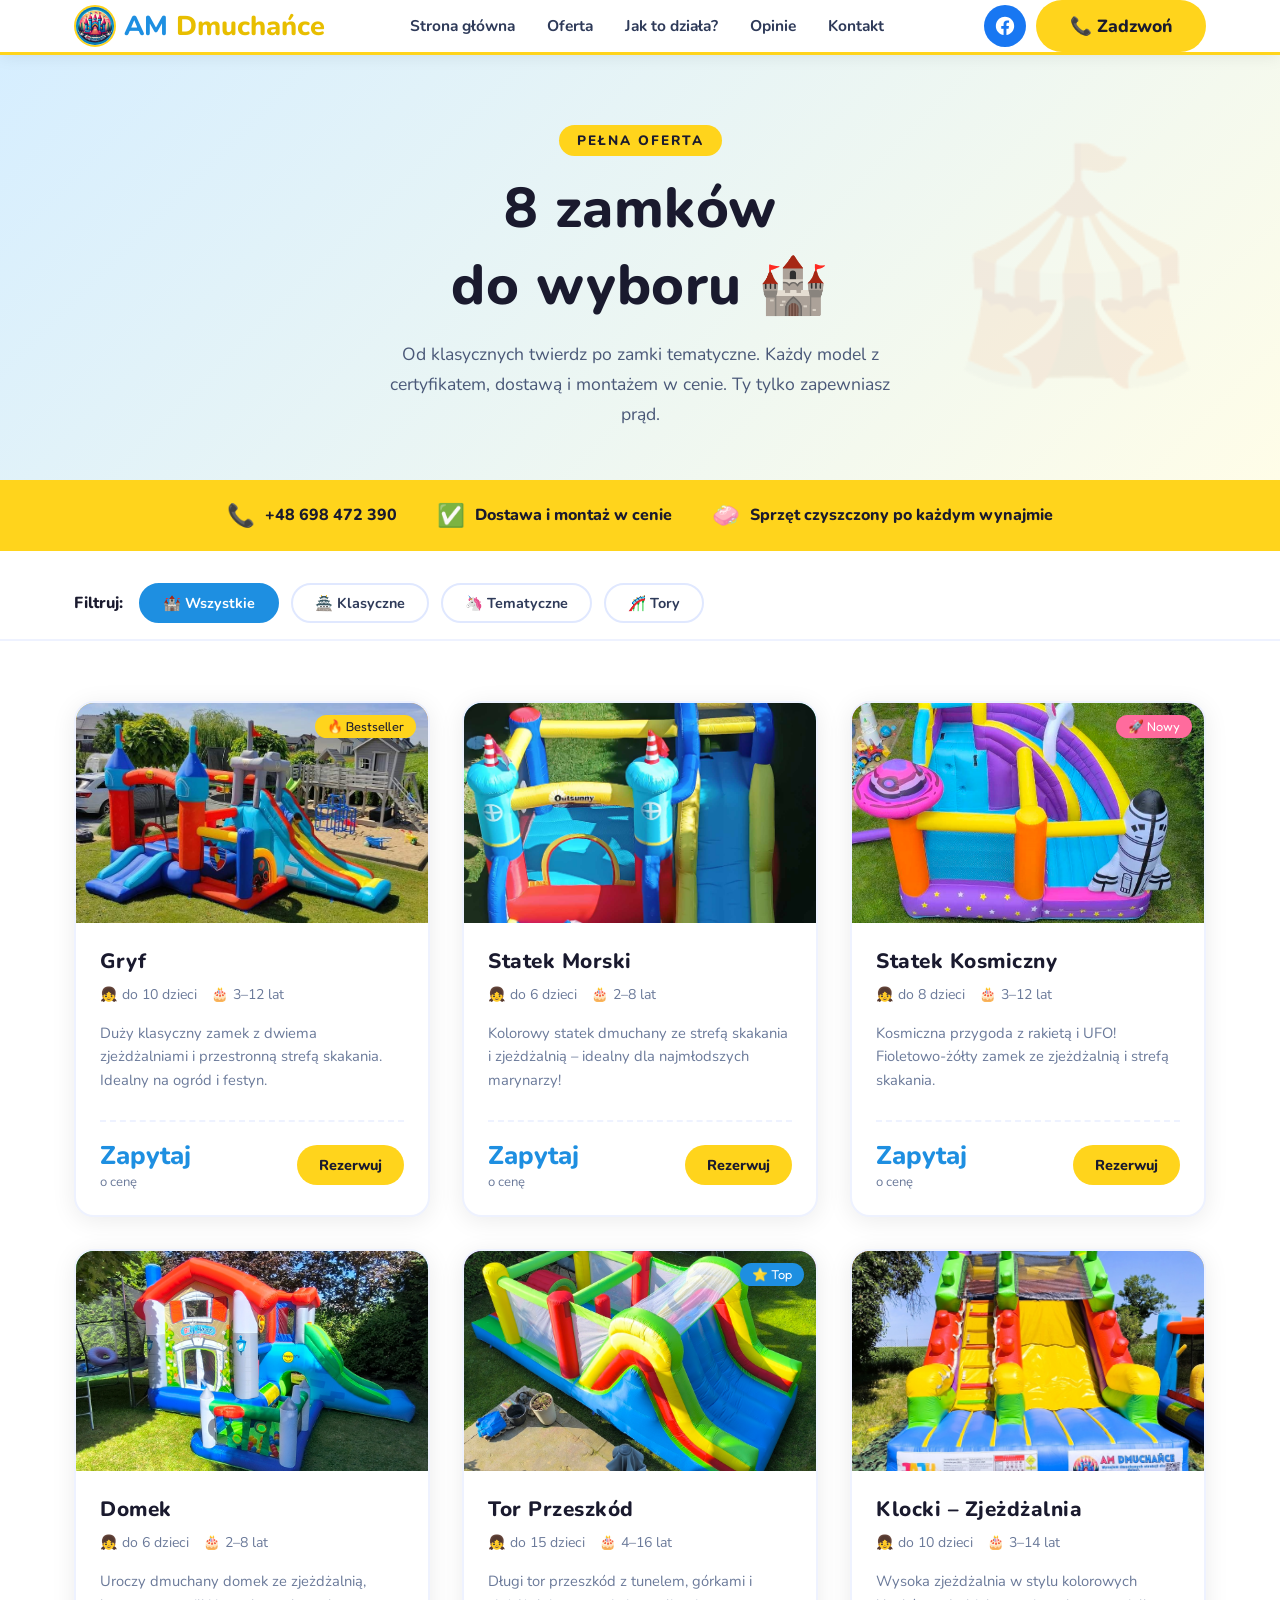
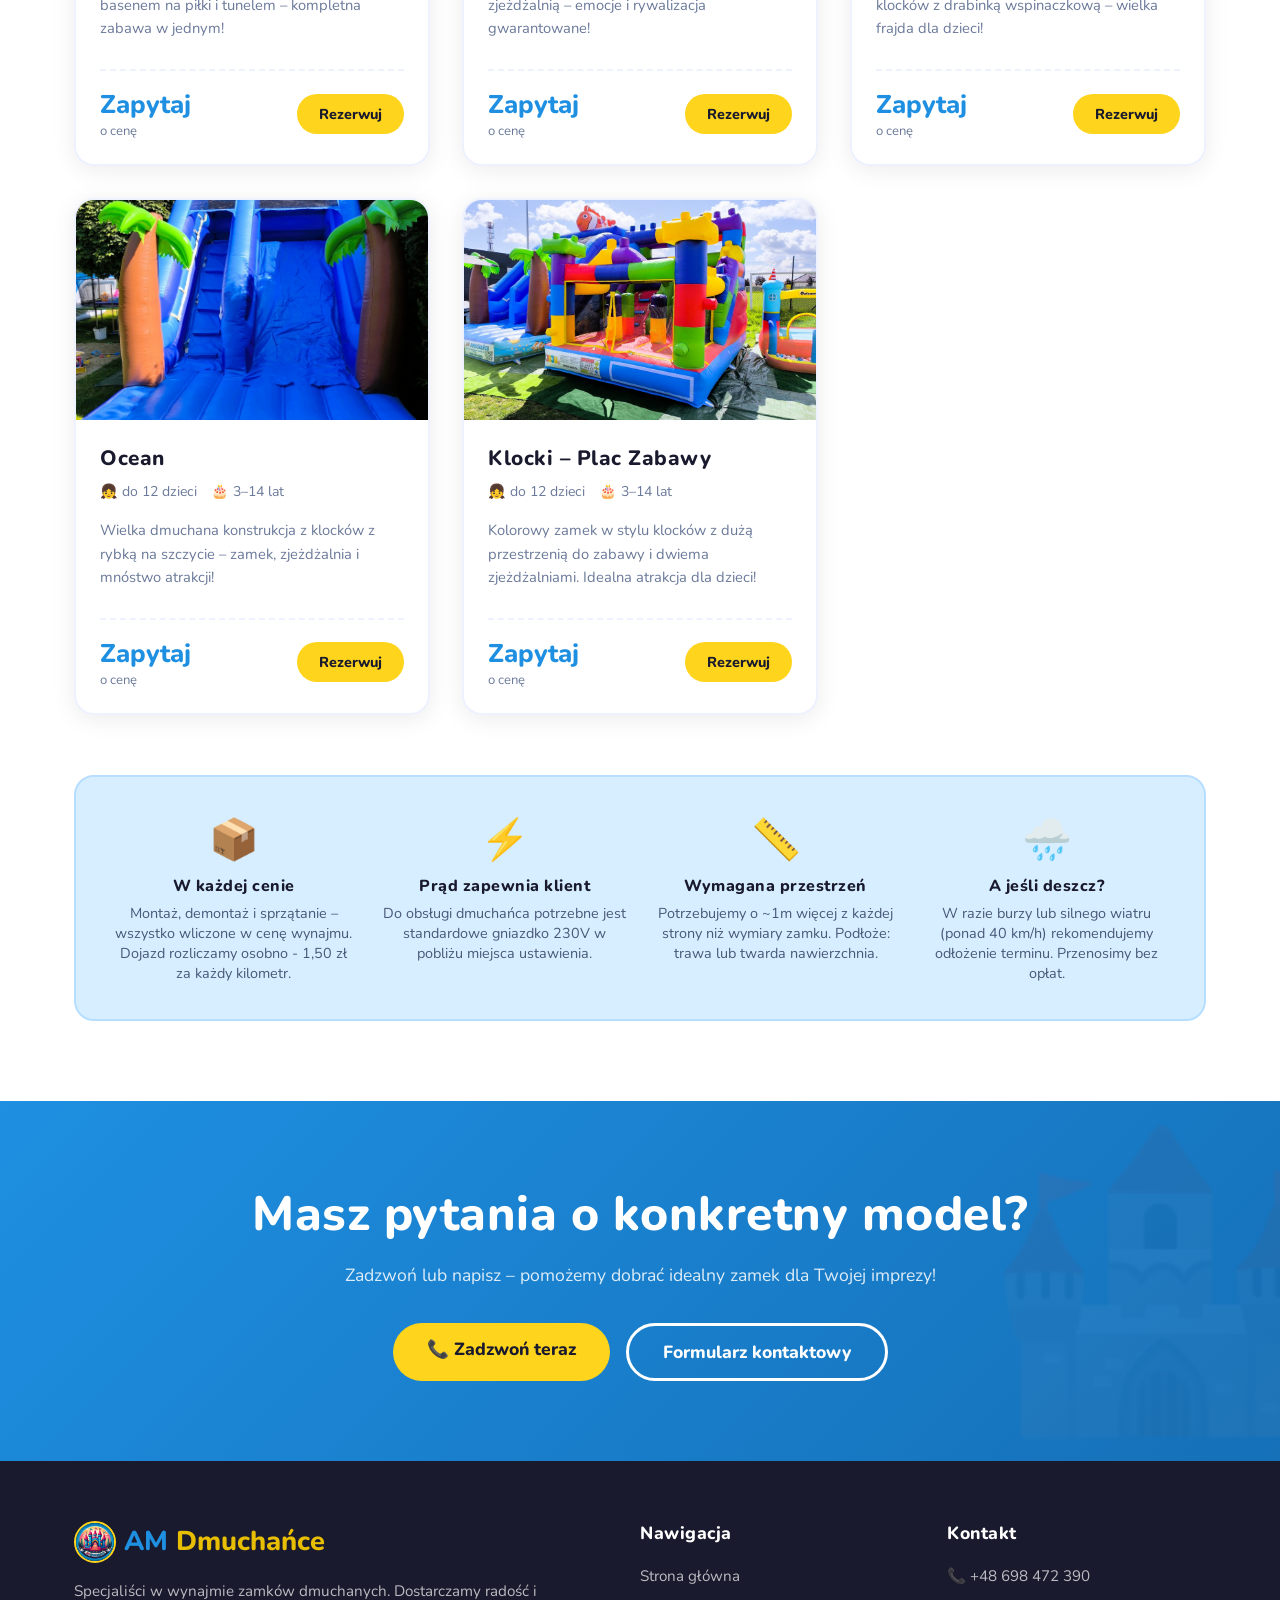
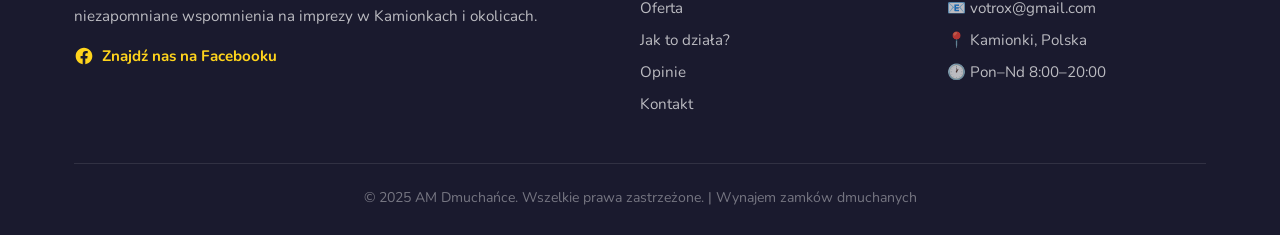
==== oferta.html @ 65a86e57 "Add files via upload" ====
<!DOCTYPE html>
<html lang="pl">
<head>
  <meta charset="UTF-8" />
  <meta name="viewport" content="width=device-width, initial-scale=1.0" />
  <meta name="description" content="AM Dmuchańce – pełna oferta zamków dmuchanych. Zamki klasyczne, tematyczne i tory przeszkód. Wynajem z dostawą i montażem w cenie." />
  <meta name="keywords" content="oferta dmuchańców, zamki dmuchane oferta, tor przeszkód dmuchany, dmuchańce dla dzieci, wynajem zamków dmuchanych Kamionki, AM Dmuchańce oferta" />
  <meta name="robots" content="index, follow" />
  <meta name="author" content="AM Dmuchańce" />
  <meta property="og:type" content="website" />
  <meta property="og:locale" content="pl_PL" />
  <meta property="og:title" content="Oferta – AM Dmuchańce" />
  <meta property="og:description" content="Sprawdź pełną ofertę 8 zamków dmuchanych: klasyczne, tematyczne i tory przeszkód. Dostawa i montaż w cenie." />
  <meta property="og:image" content="logo.jpg" />
  <meta property="og:site_name" content="AM Dmuchańce" />
  <meta name="twitter:card" content="summary_large_image" />
  <meta name="twitter:title" content="Oferta – AM Dmuchańce" />
  <meta name="twitter:description" content="Wybierz idealny zamek dmuchany na urodziny, festyn lub event. Zobacz 8 modeli dostępnych od ręki." />
  <meta name="twitter:image" content="logo.jpg" />
  <link rel="canonical" href="/oferta.html" />
  <title>Oferta – AM Dmuchańce</title>
  <link rel="icon" type="image/x-icon" href="favicon.ico" />
  <link rel="stylesheet" href="style.css" />
</head>
<body>

<!-- ===== HEADER ===== -->
<header>
  <nav class="container">
    <a href="index.html" class="logo">
      <img src="logo.jpg" alt="AM Dmuchańce logo" class="logo-img" /> AM <span>Dmuchańce</span>
    </a>
    <ul class="nav-links">
      <li><a href="index.html">Strona główna</a></li>
      <li><a href="oferta.html">Oferta</a></li>
      <li><a href="index.html#jak-to-dziala">Jak to działa?</a></li>
      <li><a href="index.html#opinie">Opinie</a></li>
      <li><a href="index.html#kontakt">Kontakt</a></li>
    </ul>
    <div class="nav-actions">
      <a href="https://www.facebook.com/profile.php?id=61563343614624&locale=pl_PL" target="_blank" rel="noopener" class="btn-fb" aria-label="Facebook">
        <svg xmlns="http://www.w3.org/2000/svg" viewBox="0 0 24 24" fill="currentColor" width="22" height="22"><path d="M22 12c0-5.523-4.477-10-10-10S2 6.477 2 12c0 4.991 3.657 9.128 8.438 9.878v-6.987H7.9v-2.89h2.538V9.797c0-2.506 1.492-3.89 3.777-3.89 1.094 0 2.238.195 2.238.195v2.46h-1.26c-1.243 0-1.63.771-1.63 1.562V12h2.773l-.443 2.89h-2.33v6.988C18.343 21.128 22 16.991 22 12z"/></svg>
      </a>
      <a href="tel:+48698472390" class="btn btn-primary nav-cta">📞 Zadzwoń</a>
    </div>
    <div class="hamburger" aria-label="Menu">
      <span></span><span></span><span></span>
    </div>
  </nav>
</header>

<!-- ===== PAGE HERO ===== -->
<section class="page-hero">
  <div class="container">
    <span class="section-tag">Pełna oferta</span>
    <h1>8 zamków<br>do wyboru 🏰</h1>
    <p>Od klasycznych twierdz po zamki tematyczne. Każdy model z certyfikatem, dostawą i montażem w cenie. Ty tylko zapewniasz prąd.</p>
  </div>
</section>

<!-- ===== CONTACT STRIP ===== -->
<div class="contact-strip">
  <div class="container contact-strip-inner">
    <div class="contact-item"><span class="icon">📞</span> +48 698 472 390</div>
    <div class="contact-item"><span class="icon">✅</span> Dostawa i montaż w cenie</div>
    <div class="contact-item"><span class="icon">🧼</span> Sprzęt czyszczony po każdym wynajmie</div>
  </div>
</div>

<!-- ===== FILTERS ===== -->
<div class="filters">
  <div class="container filters-inner">
    <span class="filter-label">Filtruj:</span>
    <button class="filter-btn active" data-filter="all">🏰 Wszystkie</button>
    <button class="filter-btn" data-filter="klasyczne">🏯 Klasyczne</button>
    <button class="filter-btn" data-filter="tematyczne">🦄 Tematyczne</button>
    <button class="filter-btn" data-filter="komby">🎢 Tory</button>
  </div>
</div>

<!-- ===== CATALOG ===== -->
<section class="catalog">
  <div class="container">
    <div class="catalog-grid">

      <!-- 1: GRYF -->
      <div class="castle-card castle-card-full" data-category="klasyczne">
        <div class="castle-thumb t1" style="padding:0;">
          <img src="gryf_1.jpg" alt="Gryf – zamek dmuchany" style="width:100%;height:100%;object-fit:cover;" />
          <span class="castle-badge">🔥 Bestseller</span>
        </div>
        <div class="castle-info">
          <h3>Gryf</h3>
          <div class="castle-meta">
            <span>👧 do 10 dzieci</span>
            <span>🎂 3–12 lat</span>
          </div>
          <p style="font-size:.92rem;color:#6B7A9A;line-height:1.6;margin-bottom:12px;">Duży klasyczny zamek z dwiema zjeżdżalniami i przestronną strefą skakania. Idealny na ogród i festyn.</p>
          <div class="details-expand">
            <ul>
              <li>Dwie zjeżdżalnie</li>
              <li>Duża przestrzeń do skakania</li>
              <li>Siatki bezpieczeństwa dookoła</li>
              <li>Czas montażu: ~25 min</li>
            </ul>
          </div>
          <div class="castle-price">
            <div>
              <div class="price-amount">Zapytaj</div>
              <div class="price-unit">o cenę</div>
            </div>
            <a href="index.html#kontakt" class="btn btn-primary" style="padding:10px 22px;font-size:.9rem;">Rezerwuj</a>
          </div>
        </div>
      </div>

      <!-- 2: STATEK MORSKi -->
      <div class="castle-card castle-card-full" data-category="tematyczne">
        <div class="castle-thumb t2" style="padding:0;">
          <img src="statek_2.jpg" alt="Statek Morski – zamek dmuchany" style="width:100%;height:100%;object-fit:cover;" />
        </div>
        <div class="castle-info">
          <h3>Statek Morski</h3>
          <div class="castle-meta">
            <span>👧 do 6 dzieci</span>
            <span>🎂 2–8 lat</span>
          </div>
          <p style="font-size:.92rem;color:#6B7A9A;line-height:1.6;margin-bottom:12px;">Kolorowy statek dmuchany ze strefą skakania i zjeżdżalnią – idealny dla najmłodszych marynarzy!</p>
          <div class="details-expand">
            <ul>
              <li>Motyw morski / marynarski</li>
              <li>Bezpieczny dla małych dzieci</li>
              <li>Zjeżdżalnia boczna</li>
              <li>Czas montażu: ~20 min</li>
            </ul>
          </div>
          <div class="castle-price">
            <div>
              <div class="price-amount">Zapytaj</div>
              <div class="price-unit">o cenę</div>
            </div>
            <a href="index.html#kontakt" class="btn btn-primary" style="padding:10px 22px;font-size:.9rem;">Rezerwuj</a>
          </div>
        </div>
      </div>

      <!-- 3: STATEK KOSMICZNY -->
      <div class="castle-card castle-card-full" data-category="tematyczne">
        <div class="castle-thumb t3" style="padding:0;">
          <img src="statekkosmiczny3.jpg" alt="Statek Kosmiczny – zamek dmuchany" style="width:100%;height:100%;object-fit:cover;" />
          <span class="castle-badge" style="background:var(--pink);color:#fff;">🚀 Nowy</span>
        </div>
        <div class="castle-info">
          <h3>Statek Kosmiczny</h3>
          <div class="castle-meta">
            <span>👧 do 8 dzieci</span>
            <span>🎂 3–12 lat</span>
          </div>
          <p style="font-size:.92rem;color:#6B7A9A;line-height:1.6;margin-bottom:12px;">Kosmiczna przygoda z rakietą i UFO! Fioletowo-żółty zamek ze zjeżdżalnią i strefą skakania.</p>
          <div class="details-expand">
            <ul>
              <li>Motyw: kosmos / rakieta / UFO</li>
              <li>Zjeżdżalnia wewnętrzna</li>
              <li>Kolorowe zdobienia 3D</li>
              <li>Czas montażu: ~25 min</li>
            </ul>
          </div>
          <div class="castle-price">
            <div>
              <div class="price-amount">Zapytaj</div>
              <div class="price-unit">o cenę</div>
            </div>
            <a href="index.html#kontakt" class="btn btn-primary" style="padding:10px 22px;font-size:.9rem;">Rezerwuj</a>
          </div>
        </div>
      </div>

      <!-- 4: DOMEK -->
      <div class="castle-card castle-card-full" data-category="klasyczne">
        <div class="castle-thumb t4" style="padding:0;">
          <img src="domek4.jpg" alt="Domek – zamek dmuchany" style="width:100%;height:100%;object-fit:cover;" />
        </div>
        <div class="castle-info">
          <h3>Domek</h3>
          <div class="castle-meta">
            <span>👧 do 6 dzieci</span>
            <span>🎂 2–8 lat</span>
          </div>
          <p style="font-size:.92rem;color:#6B7A9A;line-height:1.6;margin-bottom:12px;">Uroczy dmuchany domek ze zjeżdżalnią, basenem na piłki i tunelem – kompletna zabawa w jednym!</p>
          <div class="details-expand">
            <ul>
              <li>Basen na piłki</li>
              <li>Tunel wejściowy</li>
              <li>Zjeżdżalnia boczna</li>
              <li>Czas montażu: ~20 min</li>
            </ul>
          </div>
          <div class="castle-price">
            <div>
              <div class="price-amount">Zapytaj</div>
              <div class="price-unit">o cenę</div>
            </div>
            <a href="index.html#kontakt" class="btn btn-primary" style="padding:10px 22px;font-size:.9rem;">Rezerwuj</a>
          </div>
        </div>
      </div>

      <!-- 5: TOR PRZESZKÓD -->
      <div class="castle-card castle-card-full" data-category="komby">
        <div class="castle-thumb t5" style="padding:0;">
          <img src="torprzeszkod5.jpg" alt="Tor Przeszkód – zamek dmuchany" style="width:100%;height:100%;object-fit:cover;" />
          <span class="castle-badge" style="background:var(--blue);color:#fff;">⭐ Top</span>
        </div>
        <div class="castle-info">
          <h3>Tor Przeszkód</h3>
          <div class="castle-meta">
            <span>👧 do 15 dzieci</span>
            <span>🎂 4–16 lat</span>
          </div>
          <p style="font-size:.92rem;color:#6B7A9A;line-height:1.6;margin-bottom:12px;">Długi tor przeszkód z tunelem, górkami i zjeżdżalnią – emocje i rywalizacja gwarantowane!</p>
          <div class="details-expand">
            <ul>
              <li>Długi tor z przeszkodami</li>
              <li>Tunel do przeczołgania</li>
              <li>Zjeżdżalnia na końcu</li>
              <li>Czas montażu: ~40 min</li>
            </ul>
          </div>
          <div class="castle-price">
            <div>
              <div class="price-amount">Zapytaj</div>
              <div class="price-unit">o cenę</div>
            </div>
            <a href="index.html#kontakt" class="btn btn-primary" style="padding:10px 22px;font-size:.9rem;">Rezerwuj</a>
          </div>
        </div>
      </div>

      <!-- 6: KLOCKI ZJEŻDŻALNIA -->
      <div class="castle-card castle-card-full" data-category="klasyczne">
        <div class="castle-thumb t6" style="padding:0;">
          <img src="klocki_6.jpg" alt="Klocki – zjeżdżalnia dmuchana" style="width:100%;height:100%;object-fit:cover;" />
        </div>
        <div class="castle-info">
          <h3>Klocki – Zjeżdżalnia</h3>
          <div class="castle-meta">
            <span>👧 do 10 dzieci</span>
            <span>🎂 3–14 lat</span>
          </div>
          <p style="font-size:.92rem;color:#6B7A9A;line-height:1.6;margin-bottom:12px;">Wysoka zjeżdżalnia w stylu kolorowych klocków z drabinką wspinaczkową – wielka frajda dla dzieci!</p>
          <div class="details-expand">
            <ul>
              <li>Wysoka zjeżdżalnia</li>
              <li>Drabinka wspinaczkowa</li>
              <li>Motyw: kolorowe klocki</li>
              <li>Czas montażu: ~30 min</li>
            </ul>
          </div>
          <div class="castle-price">
            <div>
              <div class="price-amount">Zapytaj</div>
              <div class="price-unit">o cenę</div>
            </div>
            <a href="index.html#kontakt" class="btn btn-primary" style="padding:10px 22px;font-size:.9rem;">Rezerwuj</a>
          </div>
        </div>
      </div>

      <!-- 7: KLOCKI OCEAN -->
      <div class="castle-card castle-card-full" data-category="tematyczne">
        <div class="castle-thumb" style="padding:0;">
          <img src="klocki_7.jpg" alt="Klocki z Rybką – zamek dmuchany" style="width:100%;height:100%;object-fit:cover;" />
        </div>
        <div class="castle-info">
          <h3>Ocean</h3>
          <div class="castle-meta">
            <span>👧 do 12 dzieci</span>
            <span>🎂 3–14 lat</span>
          </div>
          <p style="font-size:.92rem;color:#6B7A9A;line-height:1.6;margin-bottom:12px;">Wielka dmuchana konstrukcja z klocków z rybką na szczycie – zamek, zjeżdżalnia i mnóstwo atrakcji!</p>
          <div class="details-expand">
            <ul>
              <li>Figurka rybki na szczycie</li>
              <li>Duża przestrzeń skakania</li>
              <li>Zjeżdżalnia wewnętrzna</li>
              <li>Czas montażu: ~35 min</li>
            </ul>
          </div>
          <div class="castle-price">
            <div>
              <div class="price-amount">Zapytaj</div>
              <div class="price-unit">o cenę</div>
            </div>
            <a href="index.html#kontakt" class="btn btn-primary" style="padding:10px 22px;font-size:.9rem;">Rezerwuj</a>
          </div>
        </div>
      </div>

      <!-- 8: KLOCKI PLAC ZABAW -->
      <div class="castle-card castle-card-full" data-category="klasyczne">
        <div class="castle-thumb" style="padding:0;">
          <img src="klocki_8.jpg" alt="Klocki Małe – zamek dmuchany" style="width:100%;height:100%;object-fit:cover;" />
        </div>
        <div class="castle-info">
          <h3>Klocki – Plac Zabawy</h3>
          <div class="castle-meta">
            <span>👧 do 12 dzieci</span>
            <span>🎂 3–14 lat</span>
          </div>
          <p style="font-size:.92rem;color:#6B7A9A;line-height:1.6;margin-bottom:12px;">Kolorowy zamek w stylu klocków z dużą przestrzenią do zabawy i dwiema zjeżdżalniami. Idealna atrakcja dla dzieci!</p>
          <div class="details-expand">
            <ul>
              <li>Dwie zjeżdżalnie</li>
              <li>Duża przestrzeń do skakania</li>
              <li>Motyw: kolorowe klocki</li>
              <li>Czas montażu: ~25 min</li>
            </ul>
          </div>
          <div class="castle-price">
            <div>
              <div class="price-amount">Zapytaj</div>
              <div class="price-unit">o cenę</div>
            </div>
            <a href="index.html#kontakt" class="btn btn-primary" style="padding:10px 22px;font-size:.9rem;">Rezerwuj</a>
          </div>
        </div>
      </div>

    </div>

    <!-- INFO BOX -->
    <div style="background:var(--sky);border-radius:var(--radius);padding:36px;margin-top:60px;display:grid;grid-template-columns:repeat(auto-fit,minmax(200px,1fr));gap:28px;border:2px solid #b8deff;">
      <div style="text-align:center;">
        <div style="font-size:2.5rem;margin-bottom:8px;">📦</div>
        <h4 style="font-family:'Nunito',cursive;margin-bottom:6px;color:var(--dark);">W każdej cenie</h4>
        <p style="font-size:.9rem;color:#4A5878;">Montaż, demontaż i sprzątanie – wszystko wliczone w cenę wynajmu. Dojazd rozliczamy osobno - 1,50 zł za każdy kilometr.</p>
      </div>
      <div style="text-align:center;">
        <div style="font-size:2.5rem;margin-bottom:8px;">⚡</div>
        <h4 style="font-family:'Nunito',cursive;margin-bottom:6px;color:var(--dark);">Prąd zapewnia klient</h4>
        <p style="font-size:.9rem;color:#4A5878;">Do obsługi dmuchańca potrzebne jest standardowe gniazdko 230V w pobliżu miejsca ustawienia.</p>
      </div>
      <div style="text-align:center;">
        <div style="font-size:2.5rem;margin-bottom:8px;">📏</div>
        <h4 style="font-family:'Nunito',cursive;margin-bottom:6px;color:var(--dark);">Wymagana przestrzeń</h4>
        <p style="font-size:.9rem;color:#4A5878;">Potrzebujemy o ~1m więcej z każdej strony niż wymiary zamku. Podłoże: trawa lub twarda nawierzchnia.</p>
      </div>
      <div style="text-align:center;">
        <div style="font-size:2.5rem;margin-bottom:8px;">🌧️</div>
        <h4 style="font-family:'Nunito',cursive;margin-bottom:6px;color:var(--dark);">A jeśli deszcz?</h4>
        <p style="font-size:.9rem;color:#4A5878;">W razie burzy lub silnego wiatru (ponad 40 km/h) rekomendujemy odłożenie terminu. Przenosimy bez opłat.</p>
      </div>
    </div>
  </div>
</section>

<!-- ===== CTA BAND ===== -->
<section class="cta-band">
  <div class="container">
    <h2>Masz pytania o konkretny model?</h2>
    <p>Zadzwoń lub napisz – pomożemy dobrać idealny zamek dla Twojej imprezy!</p>
    <div style="display:flex;gap:16px;justify-content:center;flex-wrap:wrap;">
      <a href="tel:+48698472390" class="btn btn-primary">📞 Zadzwoń teraz</a>
      <a href="index.html#kontakt" class="btn btn-outline" style="border-color:#fff;color:#fff;">Formularz kontaktowy</a>
    </div>
  </div>
</section>

<!-- ===== FOOTER ===== -->
<footer>
  <div class="container">
    <div class="footer-grid">
      <div class="footer-brand">
        <a href="index.html" class="logo">
          <img src="logo.jpg" alt="AM Dmuchańce" class="logo-img" /> AM <span>Dmuchańce</span>
        </a>
        <p style="margin-top:16px;">Specjaliści w wynajmie zamków dmuchanych. Dostarczamy radość i niezapomniane wspomnienia na imprezy w Kamionkach i okolicach.</p>
        <a href="https://www.facebook.com/profile.php?id=61563343614624&locale=pl_PL" target="_blank" rel="noopener" style="display:inline-flex;align-items:center;gap:8px;margin-top:16px;color:var(--yellow);font-weight:700;font-size:.95rem;">
          <svg xmlns="http://www.w3.org/2000/svg" viewBox="0 0 24 24" fill="currentColor" width="20" height="20"><path d="M22 12c0-5.523-4.477-10-10-10S2 6.477 2 12c0 4.991 3.657 9.128 8.438 9.878v-6.987H7.9v-2.89h2.538V9.797c0-2.506 1.492-3.89 3.777-3.89 1.094 0 2.238.195 2.238.195v2.46h-1.26c-1.243 0-1.63.771-1.63 1.562V12h2.773l-.443 2.89h-2.33v6.988C18.343 21.128 22 16.991 22 12z"/></svg>
          Znajdź nas na Facebooku
        </a>
      </div>
      <div class="footer-col">
        <h4>Nawigacja</h4>
        <ul>
          <li><a href="index.html">Strona główna</a></li>
          <li><a href="oferta.html">Oferta</a></li>
          <li><a href="index.html#jak-to-dziala">Jak to działa?</a></li>
          <li><a href="index.html#opinie">Opinie</a></li>
          <li><a href="index.html#kontakt">Kontakt</a></li>
        </ul>
      </div>
      <div class="footer-col">
        <h4>Kontakt</h4>
        <ul>
          <li><a href="tel:+48698472390">📞 +48 698 472 390</a></li>
          <li><a href="mailto:votrox@gmail.com">📧 votrox@gmail.com</a></li>
          <li><a href="#">📍 Kamionki, Polska</a></li>
          <li><a href="#">🕐 Pon–Nd 8:00–20:00</a></li>
        </ul>
      </div>
    </div>
    <div class="footer-bottom">
      © 2025 AM Dmuchańce. Wszelkie prawa zastrzeżone. | Wynajem zamków dmuchanych
    </div>
  </div>
</footer>

<script src="main.js"></script>
</body>
</html>
---- style.css ----
@import url('https://fonts.googleapis.com/css2?family=Fredoka+One&family=Nunito:wght@400;600;700;800&display=swap');

/* ===== RESET & ROOT ===== */
*, *::before, *::after { box-sizing: border-box; margin: 0; padding: 0; }

:root {
  --yellow:   #FFD41C;
  --yellow-d: #E8BE00;
  --blue:     #1E8FE1;
  --blue-d:   #1570B8;
  --sky:      #D6EEFF;
  --pink:     #FF6B9D;
  --green:    #2DCB6E;
  --white:    #FFFFFF;
  --dark:     #1A1A2E;
  --gray:     #F5F8FF;
  --text:     #2E3A59;
  --radius:   20px;
  --shadow:   0 8px 32px rgba(30,143,225,.18);
}

html { scroll-behavior: smooth; }

body {
  font-family: 'Nunito', sans-serif;
  color: var(--text);
  background: var(--white);
  overflow-x: hidden;
}

h1, h2, h3, h4 { font-family: 'Nunito', sans-serif; font-weight: 800; letter-spacing: .5px; }

a { text-decoration: none; color: inherit; }

img { max-width: 100%; display: block; }

/* ===== UTILITY ===== */
.container { max-width: 1180px; margin: 0 auto; padding: 0 24px; }
.btn {
  display: inline-block;
  padding: 14px 34px;
  border-radius: 50px;
  font-family: 'Nunito', sans-serif;
  font-weight: 800;
  font-size: 1.1rem;
  cursor: pointer;
  border: none;
  transition: transform .2s, box-shadow .2s;
}
.btn:hover { transform: translateY(-3px); box-shadow: 0 8px 24px rgba(0,0,0,.18); }
.btn-primary { background: var(--yellow); color: var(--dark); }
.btn-secondary { background: var(--blue); color: #fff; }
.btn-outline { background: transparent; border: 3px solid var(--yellow); color: var(--dark); }

.section-tag {
  display: inline-block;
  background: var(--yellow);
  color: var(--dark);
  font-family: 'Nunito', sans-serif;
  font-weight: 800;
  font-size: .85rem;
  letter-spacing: 2px;
  text-transform: uppercase;
  padding: 6px 18px;
  border-radius: 50px;
  margin-bottom: 14px;
}
.section-title {
  font-size: clamp(2rem, 4vw, 3rem);
  line-height: 1.15;
  margin-bottom: 16px;
  color: var(--dark);
}
.section-sub {
  font-size: 1.1rem;
  color: #6B7A9A;
  max-width: 560px;
  margin: 0 auto 48px;
  line-height: 1.7;
}
.text-center { text-align: center; }

/* ===== HEADER / NAV ===== */
header {
  position: sticky; top: 0; z-index: 100;
  background: rgba(255,255,255,.92);
  backdrop-filter: blur(12px);
  border-bottom: 3px solid var(--yellow);
  box-shadow: 0 2px 16px rgba(0,0,0,.07);
}

nav {
  display: flex;
  align-items: center;
  justify-content: space-between;
  padding: 14px 0;
}

.logo {
  font-family: 'Nunito', sans-serif;
  font-weight: 800;
  font-size: 1.7rem;
  color: var(--blue);
  display: flex;
  align-items: center;
  gap: 8px;
}
.logo span { color: var(--yellow-d); }
.logo .bounce { display: inline-block; animation: bounce 2s infinite; }

.nav-links {
  display: flex;
  gap: 32px;
  list-style: none;
}
.nav-links a {
  font-weight: 700;
  font-size: .97rem;
  color: var(--text);
  padding: 6px 0;
  position: relative;
  transition: color .2s;
}
.nav-links a::after {
  content: '';
  position: absolute;
  bottom: 0; left: 0;
  width: 0; height: 3px;
  background: var(--yellow);
  border-radius: 2px;
  transition: width .25s;
}
.nav-links a:hover { color: var(--blue); }
.nav-links a:hover::after { width: 100%; }

.logo-img {
  width: 42px;
  height: 42px;
  border-radius: 50%;
  object-fit: cover;
  border: 2px solid var(--yellow);
  flex-shrink: 0;
}

.nav-actions {
  display: flex;
  align-items: center;
  gap: 10px;
  margin-left: 16px;
}

.btn-fb {
  display: flex;
  align-items: center;
  justify-content: center;
  width: 42px;
  height: 42px;
  border-radius: 50%;
  background: #1877F2;
  color: #fff;
  transition: transform .2s, box-shadow .2s;
  flex-shrink: 0;
}
.btn-fb:hover {
  transform: translateY(-2px);
  box-shadow: 0 6px 18px rgba(24,119,242,.4);
}

.hamburger { display: none; flex-direction: column; gap: 5px; cursor: pointer; padding: 4px; }
.hamburger span { display: block; width: 26px; height: 3px; background: var(--dark); border-radius: 2px; transition: .3s; }

/* ===== HERO ===== */
.hero {
  background: linear-gradient(135deg, var(--sky) 0%, #fffde8 60%, #d6f5e8 100%);
  padding: 80px 0 60px;
  overflow: hidden;
  position: relative;
}

.hero::before {
  content: '';
  position: absolute;
  top: -80px; right: -80px;
  width: 420px; height: 420px;
  background: radial-gradient(circle, rgba(255,212,28,.35) 0%, transparent 70%);
  border-radius: 50%;
}

.hero-inner {
  display: grid;
  grid-template-columns: 1fr 1fr;
  gap: 48px;
  align-items: center;
}

.hero-badge {
  background: var(--pink);
  color: #fff;
  font-family: 'Nunito', sans-serif;
  font-weight: 800;
  font-size: .85rem;
  padding: 6px 18px;
  border-radius: 50px;
  display: inline-block;
  margin-bottom: 20px;
  animation: fadeDown .6s ease both;
}

.hero h1 {
  font-size: clamp(2.4rem, 5vw, 3.8rem);
  line-height: 1.1;
  color: var(--dark);
  animation: fadeDown .6s .1s ease both;
}
.hero h1 em {
  font-style: normal;
  color: var(--blue);
  background: linear-gradient(135deg, var(--blue) 0%, #7EC8FF 100%);
  -webkit-background-clip: text;
  -webkit-text-fill-color: transparent;
  background-clip: text;
}

.hero-desc {
  font-size: 1.15rem;
  color: #4A5878;
  line-height: 1.75;
  margin: 20px 0 36px;
  animation: fadeDown .6s .2s ease both;
}

.hero-actions {
  display: flex;
  gap: 16px;
  flex-wrap: wrap;
  animation: fadeDown .6s .3s ease both;
}

.hero-stats {
  display: flex;
  gap: 28px;
  margin-top: 40px;
  animation: fadeDown .6s .4s ease both;
}
.stat-item { text-align: center; }
.stat-num { font-family: 'Nunito', sans-serif; font-weight: 800; font-size: 2rem; color: var(--blue); }
.stat-label { font-size: .82rem; color: #6B7A9A; font-weight: 700; text-transform: uppercase; letter-spacing: 1px; }

.hero-visual {
  position: relative;
  display: flex;
  justify-content: center;
  align-items: center;
  animation: fadeUp .7s .2s ease both;
}

.hero-castle-wrapper {
  position: relative;
  width: 100%;
  max-width: 460px;
}

.castle-img-placeholder {
  width: 100%;
  aspect-ratio: 1 / 1;
  background: linear-gradient(135deg, #FFD41C 0%, #FF6B9D 40%, #1E8FE1 100%);
  border-radius: 30px;
  display: flex;
  align-items: center;
  justify-content: center;
  font-size: 9rem;
  box-shadow: 0 20px 60px rgba(30,143,225,.25);
  animation: float 4s ease-in-out infinite;
  position: relative;
  overflow: hidden;
}

.castle-img-placeholder::before {
  content: '';
  position: absolute; inset: 0;
  background: radial-gradient(circle at 30% 30%, rgba(255,255,255,.25) 0%, transparent 60%);
}

.bubble {
  position: absolute;
  background: var(--white);
  border-radius: 50px;
  padding: 10px 18px;
  font-family: 'Fredoka One', cursive;
  font-size: .9rem;
  color: var(--dark);
  box-shadow: 0 6px 20px rgba(0,0,0,.12);
  white-space: nowrap;
}
.bubble-1 { top: 10%; left: -20%; animation: float 3.5s 0.5s ease-in-out infinite; }
.bubble-2 { bottom: 18%; right: -16%; animation: float 4s 1s ease-in-out infinite; }
.bubble-3 { top: 55%; left: -22%; animation: float 3s 0.2s ease-in-out infinite; }

/* ===== FEATURES ===== */
.features {
  padding: 80px 0;
  background: var(--gray);
}
.features-grid {
  display: grid;
  grid-template-columns: repeat(auto-fit, minmax(220px, 1fr));
  gap: 28px;
}
.feature-card {
  background: var(--white);
  border-radius: var(--radius);
  padding: 36px 28px;
  text-align: center;
  border: 3px solid transparent;
  box-shadow: 0 4px 20px rgba(0,0,0,.06);
  transition: border-color .25s, transform .25s, box-shadow .25s;
}
.feature-card:hover {
  border-color: var(--yellow);
  transform: translateY(-6px);
  box-shadow: var(--shadow);
}
.feature-icon { font-size: 3rem; margin-bottom: 16px; display: block; }
.feature-card h3 { font-size: 1.2rem; margin-bottom: 10px; color: var(--dark); }
.feature-card p { color: #6B7A9A; font-size: .95rem; line-height: 1.6; }

/* ===== OFFER PREVIEW (index) ===== */
.offer-preview {
  padding: 80px 0;
}
.offer-grid {
  display: grid;
  grid-template-columns: repeat(auto-fit, minmax(300px, 1fr));
  gap: 32px;
}
.castle-card {
  background: var(--white);
  border-radius: var(--radius);
  overflow: hidden;
  box-shadow: 0 4px 24px rgba(0,0,0,.08);
  transition: transform .25s, box-shadow .25s;
  border: 2px solid #eef2ff;
}
.castle-card:hover { transform: translateY(-8px); box-shadow: 0 16px 40px rgba(30,143,225,.18); }

.castle-thumb {
  height: 200px;
  display: flex;
  align-items: center;
  justify-content: center;
  font-size: 6rem;
  position: relative;
  overflow: hidden;
}
.castle-thumb img {
  position: absolute;
  inset: 0;
  width: 100%;
  height: 100%;
  object-fit: cover;
  display: block;
}
.castle-thumb.t1 { background: linear-gradient(135deg, #FFD41C, #FF9F43); }
.castle-thumb.t2 { background: linear-gradient(135deg, #1E8FE1, #2DCB6E); }
.castle-thumb.t3 { background: linear-gradient(135deg, #FF6B9D, #a855f7); }
.castle-thumb.t4 { background: linear-gradient(135deg, #2DCB6E, #1E8FE1); }
.castle-thumb.t5 { background: linear-gradient(135deg, #a855f7, #FF6B9D); }
.castle-thumb.t6 { background: linear-gradient(135deg, #FF9F43, #FFD41C); }

.castle-badge {
  position: absolute;
  top: 12px; right: 12px;
  background: var(--yellow);
  color: var(--dark);
  font-family: 'Fredoka One', cursive;
  font-size: .8rem;
  padding: 4px 12px;
  border-radius: 50px;
}

.castle-info { padding: 24px; }
.castle-info h3 { font-size: 1.3rem; margin-bottom: 6px; color: var(--dark); }
.castle-meta {
  display: flex;
  gap: 14px;
  font-size: .88rem;
  color: #6B7A9A;
  margin: 10px 0 18px;
}
.castle-meta span { display: flex; align-items: center; gap: 5px; }
.castle-price {
  display: flex;
  align-items: center;
  justify-content: space-between;
  margin-top: 16px;
  border-top: 2px dashed #eef2ff;
  padding-top: 16px;
}
.price-amount { font-family: 'Nunito', sans-serif; font-weight: 800; font-size: 1.6rem; color: var(--blue); }
.price-unit { font-size: .82rem; color: #6B7A9A; }

/* ===== HOW IT WORKS ===== */
.how {
  padding: 80px 0;
  background: var(--dark);
  color: var(--white);
  position: relative;
  overflow: hidden;
}
.how::before {
  content: '';
  position: absolute; top: -100px; left: -100px;
  width: 400px; height: 400px;
  background: radial-gradient(circle, rgba(255,212,28,.12) 0%, transparent 70%);
  border-radius: 50%;
}
.how .section-title { color: var(--white); }
.how .section-sub { color: #94A3C8; }
.steps-grid {
  display: grid;
  grid-template-columns: repeat(auto-fit, minmax(220px, 1fr));
  gap: 32px;
  position: relative;
}
.step {
  text-align: center;
  padding: 32px 24px;
  background: rgba(255,255,255,.06);
  border-radius: var(--radius);
  border: 1px solid rgba(255,255,255,.1);
  transition: background .25s;
}
.step:hover { background: rgba(255,212,28,.1); border-color: var(--yellow); }
.step-num {
  font-family: 'Nunito', sans-serif;
  font-weight: 800;
  font-size: 3.5rem;
  color: var(--yellow);
  line-height: 1;
  margin-bottom: 12px;
}
.step-icon { font-size: 2.5rem; margin-bottom: 12px; }
.step h3 { color: var(--white); font-size: 1.2rem; margin-bottom: 10px; }
.step p { color: #94A3C8; font-size: .95rem; line-height: 1.6; }

/* ===== TESTIMONIALS ===== */
.testimonials { padding: 80px 0; background: var(--gray); }
.testi-grid { display: grid; grid-template-columns: repeat(auto-fit, minmax(280px, 1fr)); gap: 28px; }
.testi-card {
  background: var(--white);
  border-radius: var(--radius);
  padding: 32px;
  box-shadow: 0 4px 20px rgba(0,0,0,.07);
  border-left: 5px solid var(--yellow);
}
.stars { color: var(--yellow); font-size: 1.2rem; margin-bottom: 14px; letter-spacing: 2px; }
.testi-card p { font-size: 1rem; line-height: 1.7; color: var(--text); margin-bottom: 20px; font-style: italic; }
.testi-author { display: flex; align-items: center; gap: 14px; }
.author-avatar {
  width: 46px; height: 46px;
  border-radius: 50%;
  display: flex; align-items: center; justify-content: center;
  font-size: 1.5rem;
  flex-shrink: 0;
}
.av1 { background: #FFD41C; }
.av2 { background: #1E8FE1; }
.av3 { background: #FF6B9D; }
.author-name { font-weight: 800; font-size: .95rem; color: var(--dark); }
.author-role { font-size: .82rem; color: #6B7A9A; }

/* ===== CTA BAND ===== */
.cta-band {
  padding: 80px 0;
  background: linear-gradient(135deg, var(--blue) 0%, #1570B8 100%);
  text-align: center;
  color: var(--white);
  position: relative;
  overflow: hidden;
}
.cta-band::before {
  content: '🏰';
  position: absolute;
  font-size: 18rem;
  opacity: .06;
  right: -60px; top: 50%;
  transform: translateY(-50%);
}
.cta-band h2 { font-size: clamp(2rem, 4vw, 3rem); margin-bottom: 16px; }
.cta-band p { font-size: 1.1rem; opacity: .85; margin-bottom: 36px; }

/* ===== CONTACT STRIP ===== */
.contact-strip {
  background: var(--yellow);
  padding: 20px 0;
}
.contact-strip-inner {
  display: flex;
  align-items: center;
  justify-content: center;
  gap: 40px;
  flex-wrap: wrap;
}
.contact-item {
  display: flex;
  align-items: center;
  gap: 10px;
  font-weight: 800;
  font-size: 1rem;
  color: var(--dark);
}
.contact-item .icon { font-size: 1.4rem; }

/* ===== FOOTER ===== */
footer {
  background: var(--dark);
  color: rgba(255,255,255,.7);
  padding: 60px 0 28px;
}
.footer-grid {
  display: grid;
  grid-template-columns: 2fr 1fr 1fr;
  gap: 48px;
  margin-bottom: 48px;
}
.footer-brand .logo { margin-bottom: 16px; }
.footer-brand p { font-size: .95rem; line-height: 1.7; }
.footer-col h4 {
  font-family: 'Nunito', sans-serif;
  font-weight: 800;
  font-size: 1.1rem;
  color: var(--white);
  margin-bottom: 20px;
}
.footer-col ul { list-style: none; display: flex; flex-direction: column; gap: 10px; }
.footer-col ul li a {
  font-size: .95rem;
  transition: color .2s;
}
.footer-col ul li a:hover { color: var(--yellow); }
.footer-bottom {
  border-top: 1px solid rgba(255,255,255,.1);
  padding-top: 24px;
  text-align: center;
  font-size: .88rem;
  color: rgba(255,255,255,.4);
}

/* ===== OFERTA PAGE ===== */
.page-hero {
  background: linear-gradient(135deg, var(--sky) 0%, #fffde8 100%);
  padding: 70px 0 50px;
  text-align: center;
  position: relative;
  overflow: hidden;
}
.page-hero::after {
  content: '🎪';
  position: absolute;
  font-size: 14rem;
  opacity: .07;
  right: 5%;
  top: 50%;
  transform: translateY(-50%);
}
.page-hero h1 { font-size: clamp(2.2rem, 5vw, 3.5rem); color: var(--dark); }
.page-hero p { font-size: 1.1rem; color: #4A5878; max-width: 540px; margin: 16px auto 0; line-height: 1.7; }

.filters {
  padding: 32px 0 16px;
  background: var(--white);
  border-bottom: 2px solid #eef2ff;
  position: sticky; top: 80px; z-index: 50;
}
.filters-inner {
  display: flex;
  gap: 12px;
  flex-wrap: wrap;
  align-items: center;
}
.filter-btn {
  padding: 8px 22px;
  border-radius: 50px;
  border: 2px solid #e0e8ff;
  background: var(--white);
  font-family: 'Nunito', sans-serif;
  font-weight: 700;
  font-size: .9rem;
  cursor: pointer;
  color: var(--text);
  transition: .2s;
}
.filter-btn:hover, .filter-btn.active {
  background: var(--blue);
  border-color: var(--blue);
  color: var(--white);
}
.filter-label { font-weight: 800; margin-right: 4px; color: var(--dark); }

.catalog { padding: 60px 0 80px; }
.catalog-grid {
  display: grid;
  grid-template-columns: repeat(auto-fill, minmax(310px, 1fr));
  gap: 32px;
}

.castle-card-full { position: relative; }
.castle-card-full .castle-thumb { height: 220px; }
.castle-card-full .castle-thumb img {
  position: absolute;
  inset: 0;
  width: 100%;
  height: 100%;
  object-fit: cover;
}

.details-expand {
  padding: 0 24px;
  max-height: 0;
  overflow: hidden;
  transition: max-height .4s ease, padding .3s;
}
.castle-card:hover .details-expand {
  max-height: 200px;
  padding: 0 24px 20px;
}
.details-expand ul {
  list-style: none;
  display: flex;
  flex-direction: column;
  gap: 6px;
  font-size: .9rem;
  color: #6B7A9A;
}
.details-expand ul li::before { content: '✓ '; color: var(--green); font-weight: 800; }

.offer-full { display: block !important; }

/* ===== CONTACT SECTION ===== */
.contact-section { padding: 80px 0; background: var(--gray); }
.contact-grid { display: grid; grid-template-columns: 1fr 1fr; gap: 60px; align-items: start; }
.contact-form {
  background: var(--white);
  border-radius: var(--radius);
  padding: 40px;
  box-shadow: var(--shadow);
}
.contact-form h3 { font-size: 1.6rem; margin-bottom: 28px; color: var(--dark); }
.form-group { margin-bottom: 20px; }
.form-group label { display: block; font-weight: 700; margin-bottom: 7px; font-size: .92rem; color: var(--text); }
.form-group input,
.form-group select,
.form-group textarea {
  width: 100%;
  padding: 13px 18px;
  border: 2px solid #e0e8ff;
  border-radius: 12px;
  font-family: 'Nunito', sans-serif;
  font-size: .97rem;
  color: var(--dark);
  background: #f8faff;
  transition: border-color .2s, box-shadow .2s;
  outline: none;
}
.form-group input:focus,
.form-group select:focus,
.form-group textarea:focus {
  border-color: var(--blue);
  box-shadow: 0 0 0 4px rgba(30,143,225,.12);
  background: var(--white);
}
.form-group textarea { height: 120px; resize: vertical; }
.form-group.row2 { display: grid; grid-template-columns: 1fr 1fr; gap: 16px; }
.contact-info h3 { font-size: 1.6rem; margin-bottom: 24px; color: var(--dark); }
.contact-info-list { display: flex; flex-direction: column; gap: 24px; }
.cinfo-item {
  display: flex;
  align-items: flex-start;
  gap: 18px;
  background: var(--white);
  border-radius: 16px;
  padding: 22px;
  box-shadow: 0 2px 12px rgba(0,0,0,.06);
}
.cinfo-icon {
  font-size: 1.8rem;
  flex-shrink: 0;
  width: 52px; height: 52px;
  border-radius: 14px;
  display: flex; align-items: center; justify-content: center;
}
.ci1 { background: #FFF3CD; }
.ci2 { background: #D6EEFF; }
.ci3 { background: #D6F5E8; }
.cinfo-label { font-size: .82rem; color: #6B7A9A; font-weight: 700; text-transform: uppercase; letter-spacing: 1px; }
.cinfo-value { font-size: 1rem; font-weight: 700; color: var(--dark); margin-top: 3px; }

/* ===== ANIMATIONS ===== */
@keyframes bounce {
  0%, 100% { transform: translateY(0); }
  50% { transform: translateY(-10px); }
}
@keyframes float {
  0%, 100% { transform: translateY(0px); }
  50% { transform: translateY(-16px); }
}
@keyframes fadeDown {
  from { opacity: 0; transform: translateY(-24px); }
  to { opacity: 1; transform: translateY(0); }
}
@keyframes fadeUp {
  from { opacity: 0; transform: translateY(24px); }
  to { opacity: 1; transform: translateY(0); }
}

/* ===== SCROLL ANIMATIONS ===== */
.reveal {
  opacity: 1;
  transform: none;
  transition: opacity .6s ease, transform .6s ease;
}
.js-loaded .reveal {
  opacity: 0;
  transform: translateY(30px);
}
.js-loaded .reveal.visible {
  opacity: 1;
  transform: none;
}

/* ===== RESPONSIVE ===== */
@media (max-width: 900px) {
  .hero-inner { grid-template-columns: 1fr; }
  .hero-visual { order: -1; }
  .castle-img-placeholder { max-width: 300px; margin: 0 auto; }
  .bubble-1, .bubble-3 { left: 0; }
  .bubble-2 { right: 0; }
  .footer-grid { grid-template-columns: 1fr 1fr; }
  .contact-grid { grid-template-columns: 1fr; }
}
@media (max-width: 640px) {
  .nav-links { display: none; }
  .nav-links.open { display: flex; flex-direction: column; position: absolute; top: 100%; left: 0; width: 100%; background: var(--white); padding: 20px 24px; border-top: 2px solid var(--yellow); box-shadow: 0 8px 24px rgba(0,0,0,.1); }
  .hamburger { display: flex; }
  .footer-grid { grid-template-columns: 1fr; gap: 32px; }
  .hero-stats { gap: 16px; }
  .contact-item { font-size: .9rem; }
  .form-group.row2 { grid-template-columns: 1fr; }
}
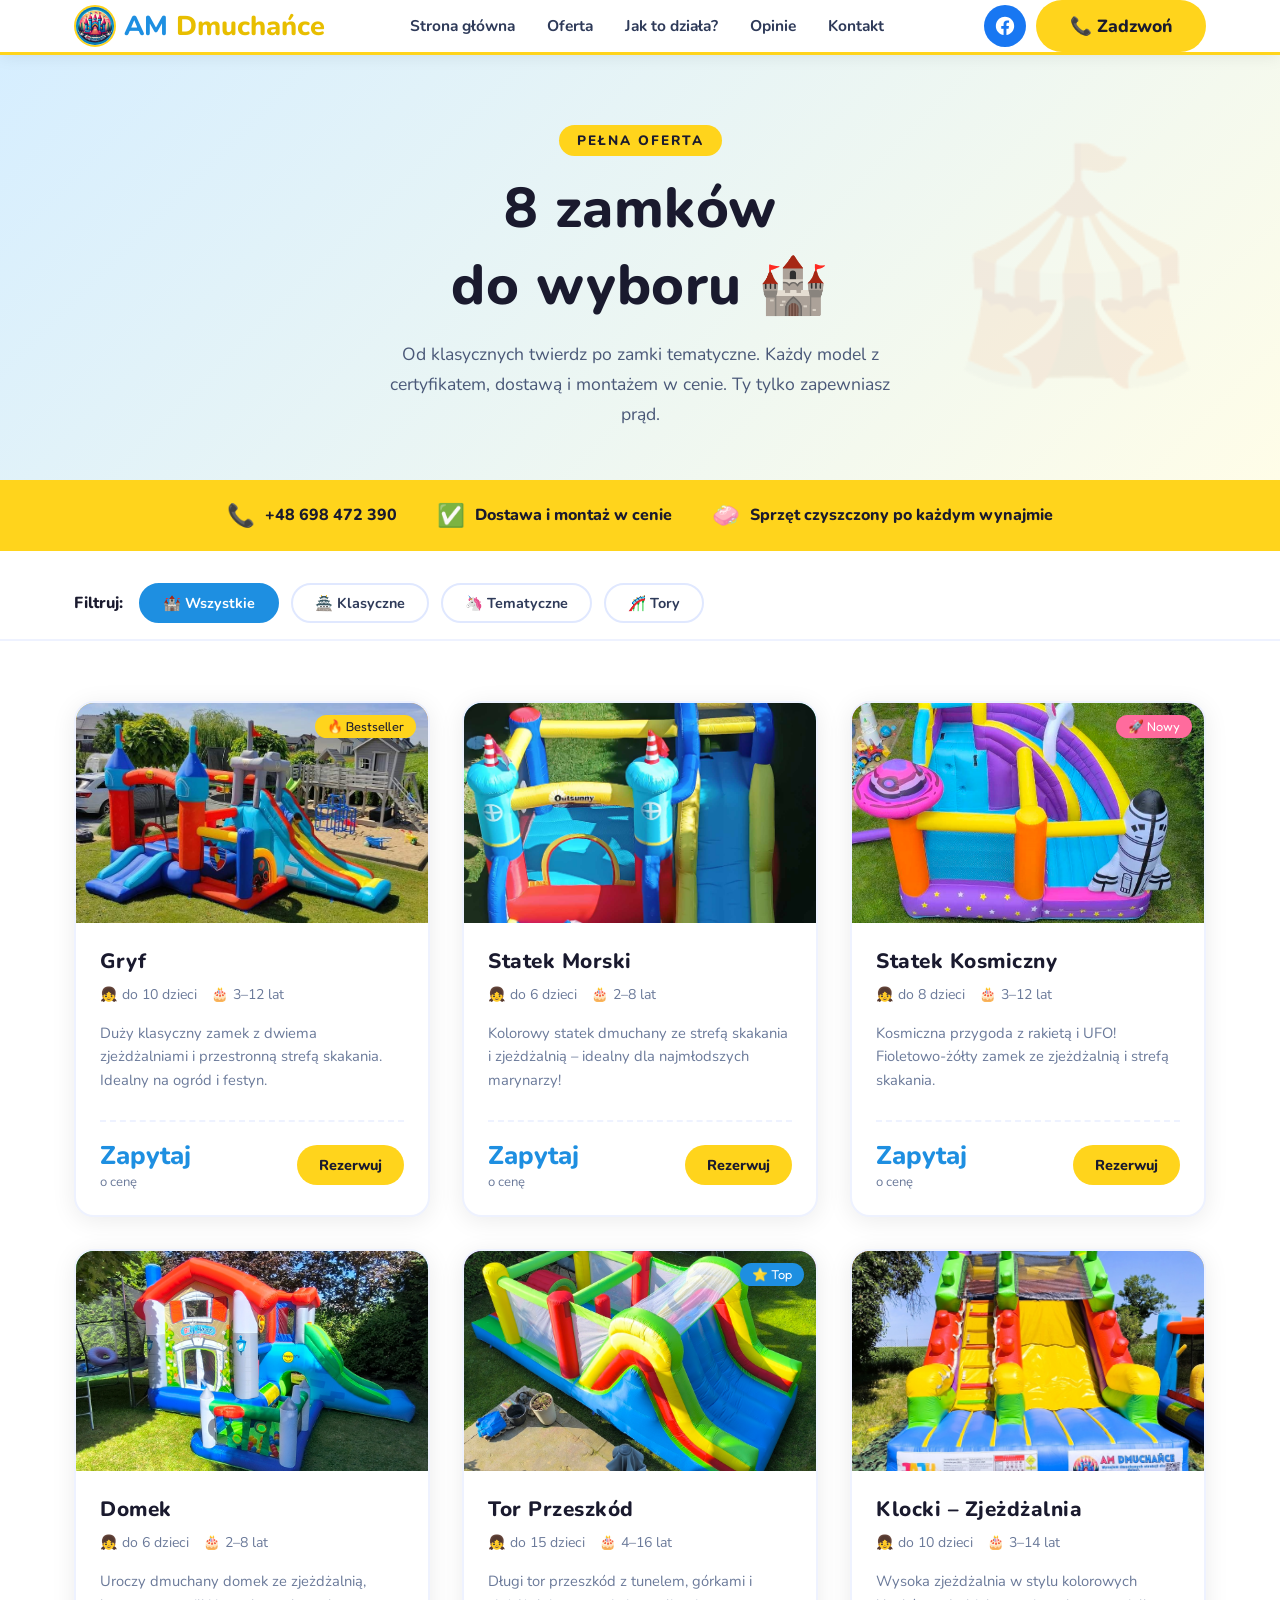
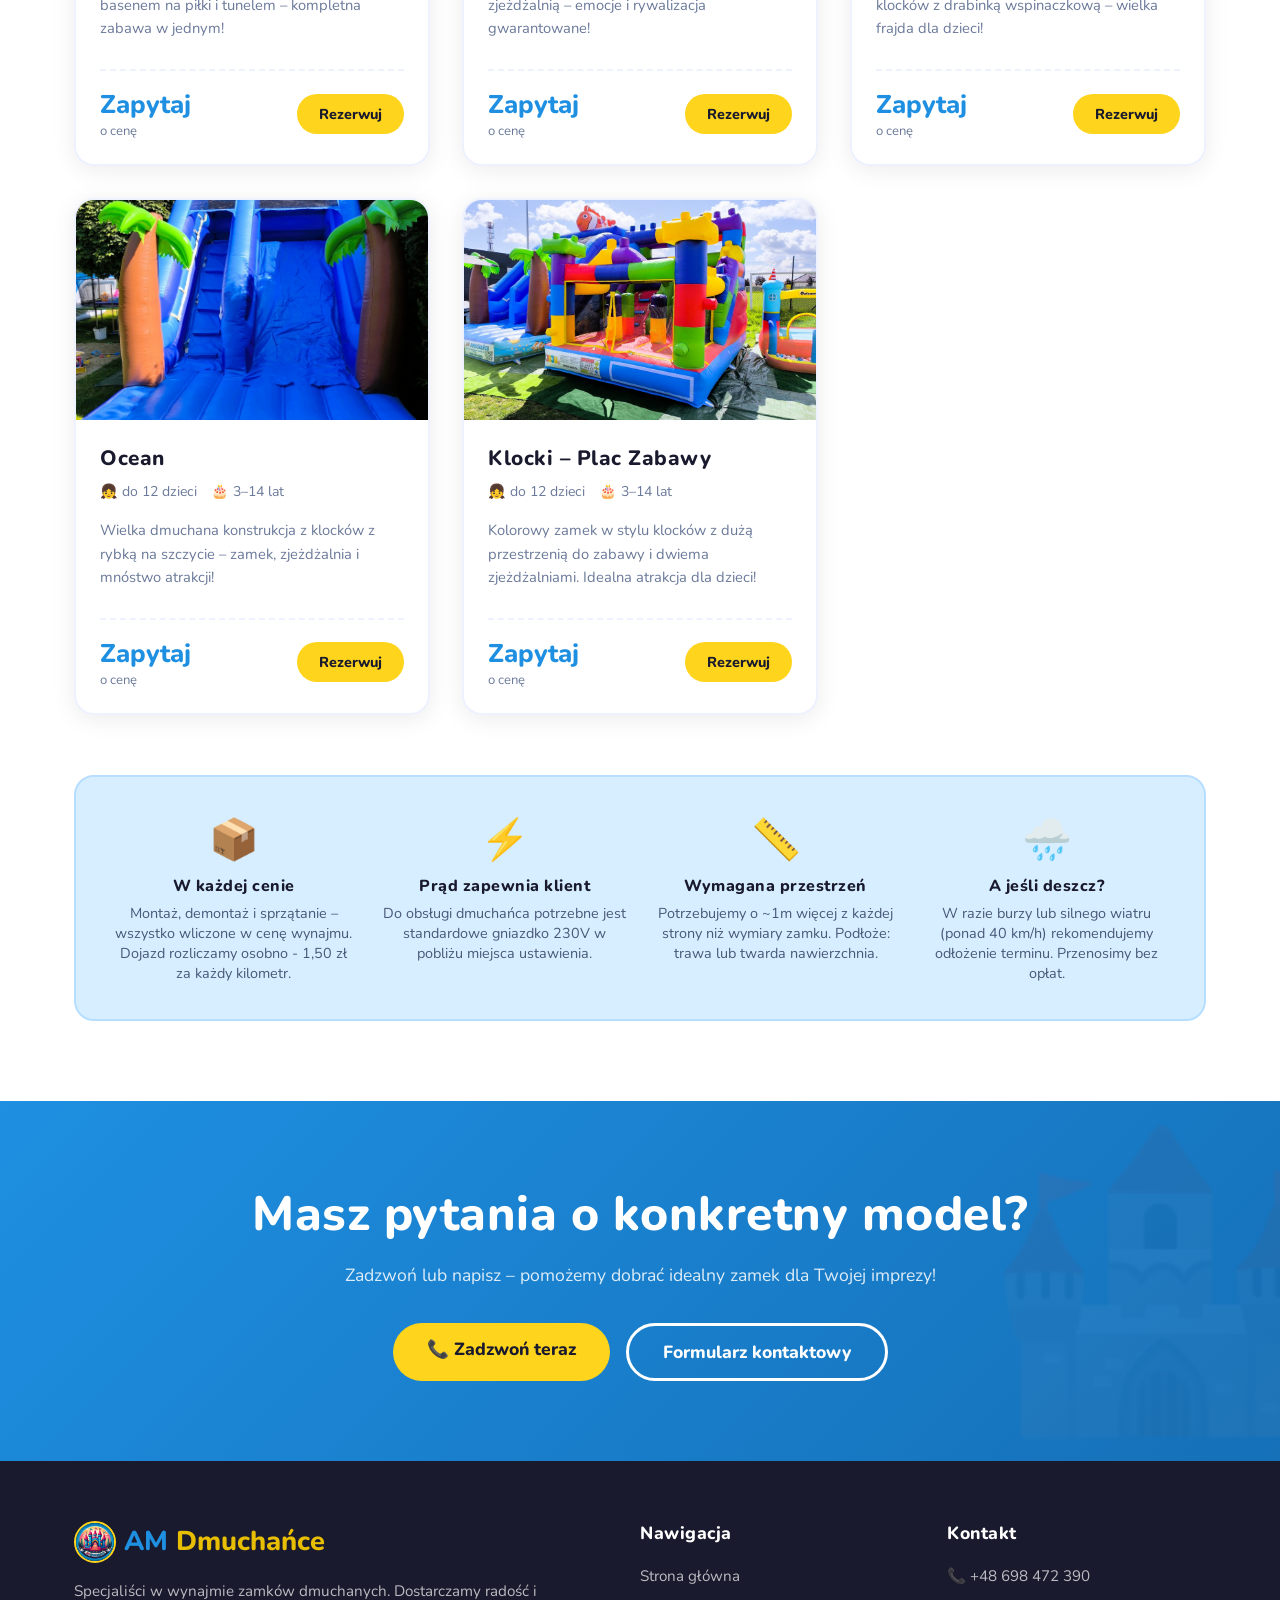
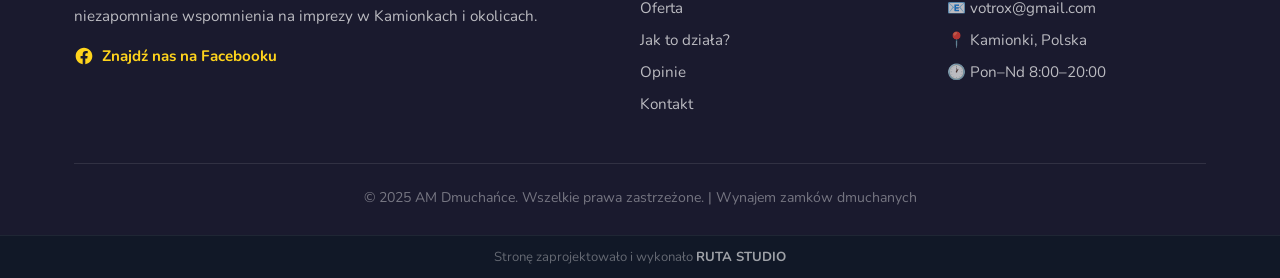
==== commit dc5800c7: "Update oferta.html" ====
--- a/oferta.html
+++ b/oferta.html
@@ -405,7 +405,17 @@
     </div>
   </div>
 </footer>
-
+<!-- ===== MADE BY ===== -->
+<div style="background:#111827;padding:12px 0;text-align:center;border-top:1px solid rgba(255,255,255,.06);">
+  <p style="font-size:.82rem;color:rgba(255,255,255,.35);font-family:'Nunito',sans-serif;">
+    Stronę zaprojektowało i wykonało
+    <a href="https://ruta-studio.netlify.app" target="_blank" rel="noopener"
+       style="color:rgba(255,255,255,.6);font-weight:700;transition:color .2s;"
+       onmouseover="this.style.color='#FFD41C'" onmouseout="this.style.color='rgba(255,255,255,.6)'">
+      RUTA STUDIO
+    </a>
+  </p>
+</div>
 <script src="main.js"></script>
 </body>
 </html>
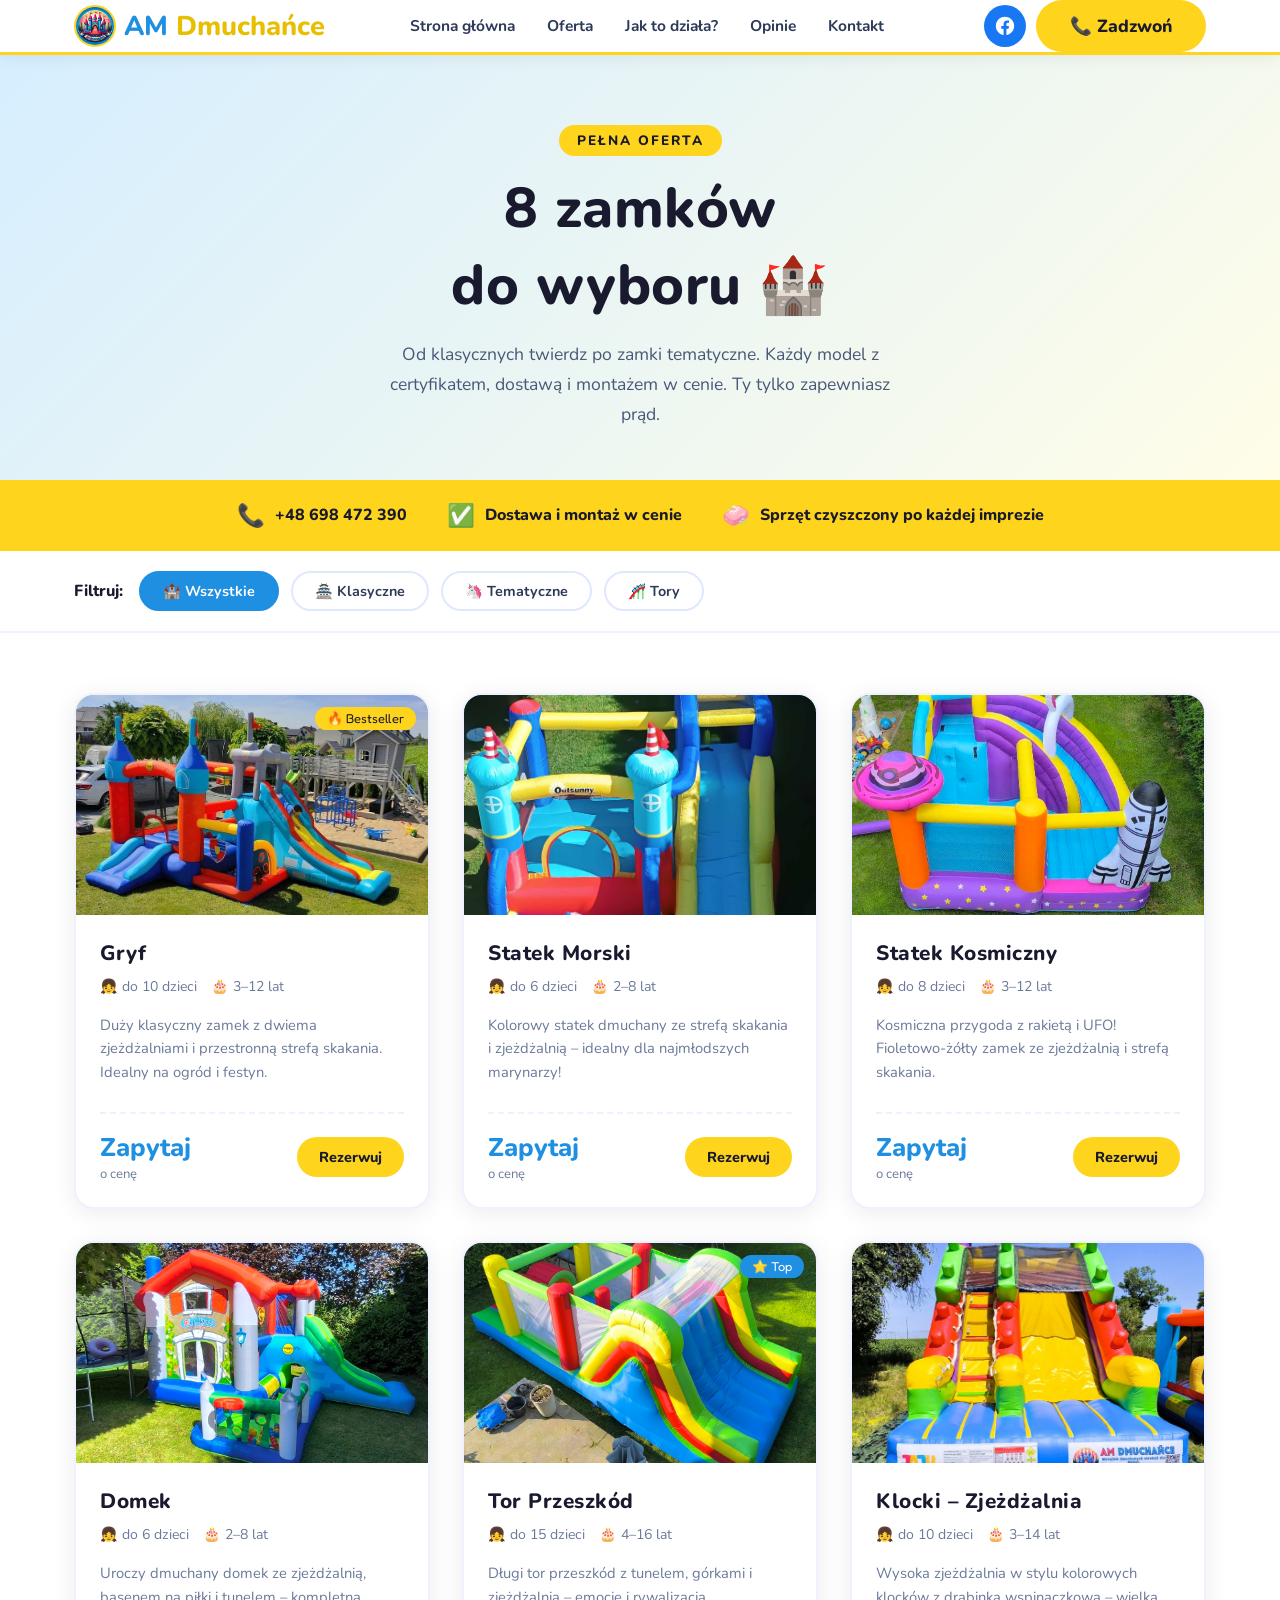
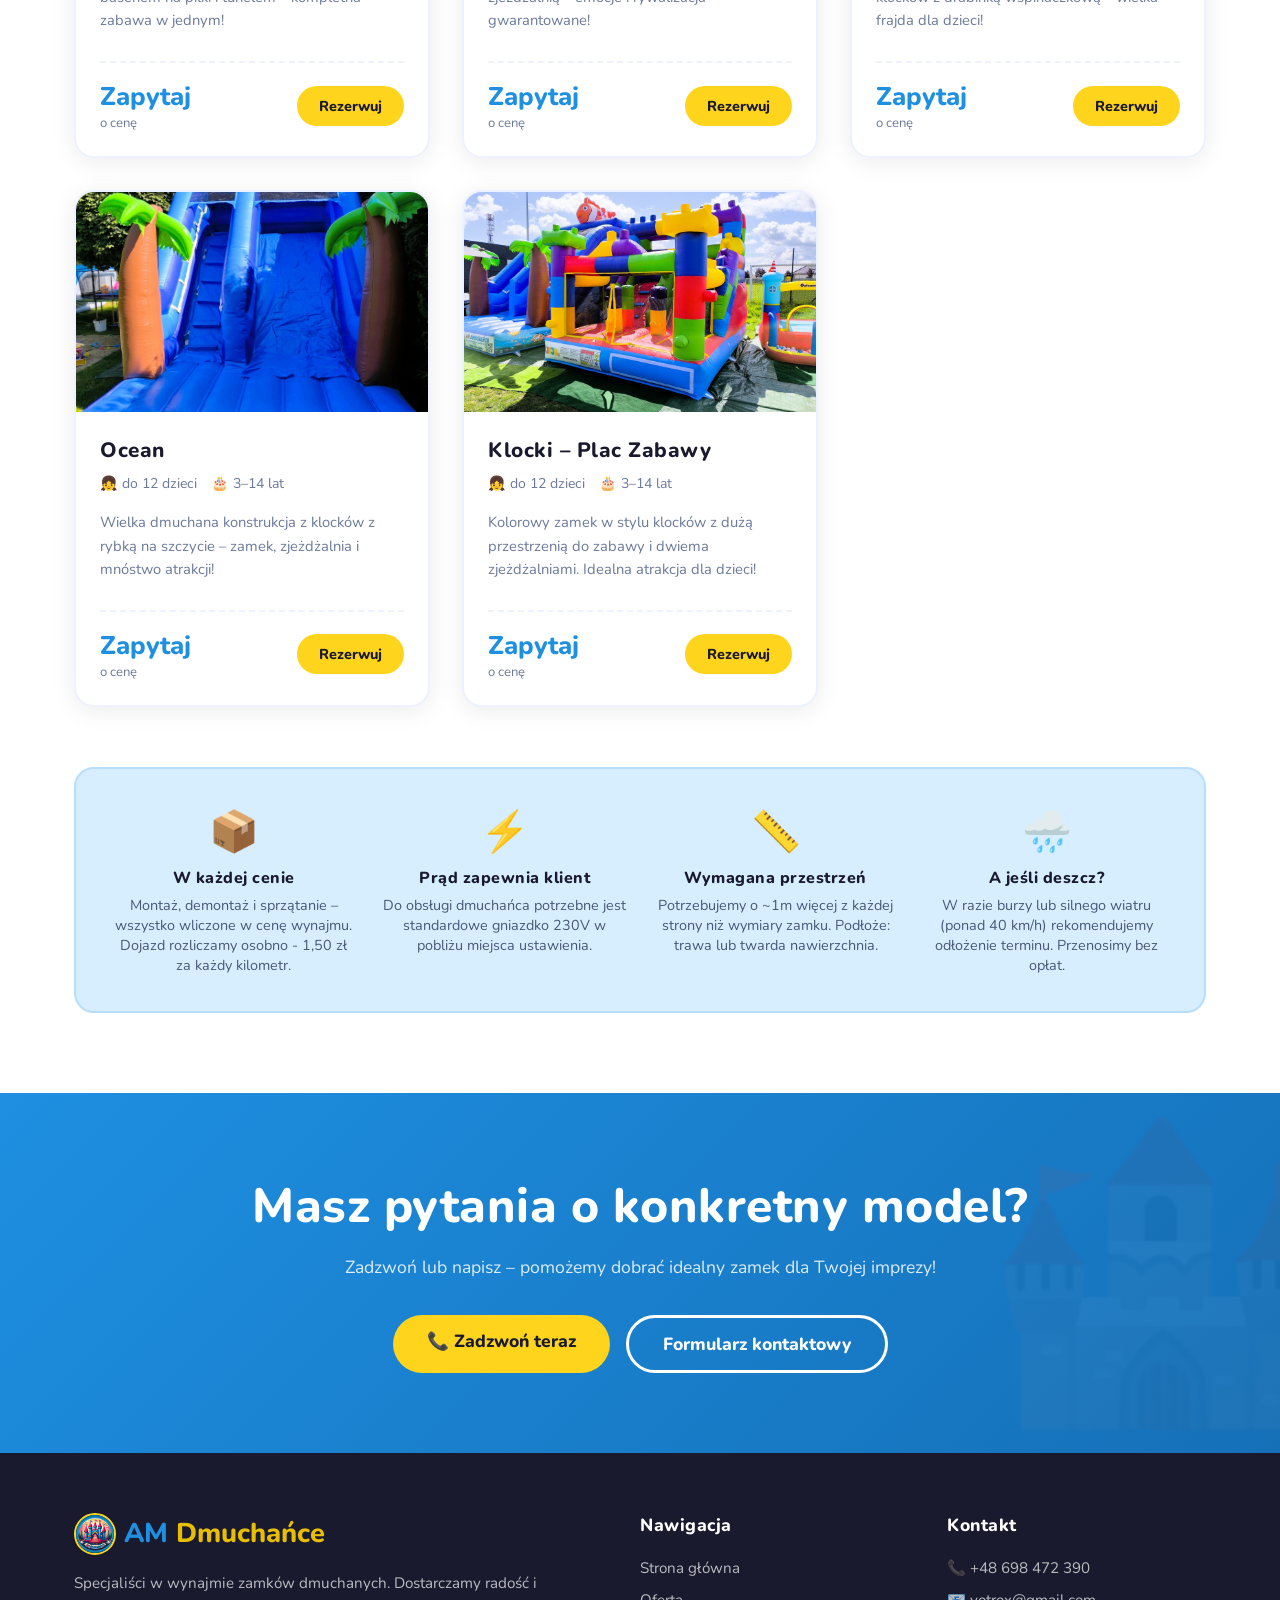
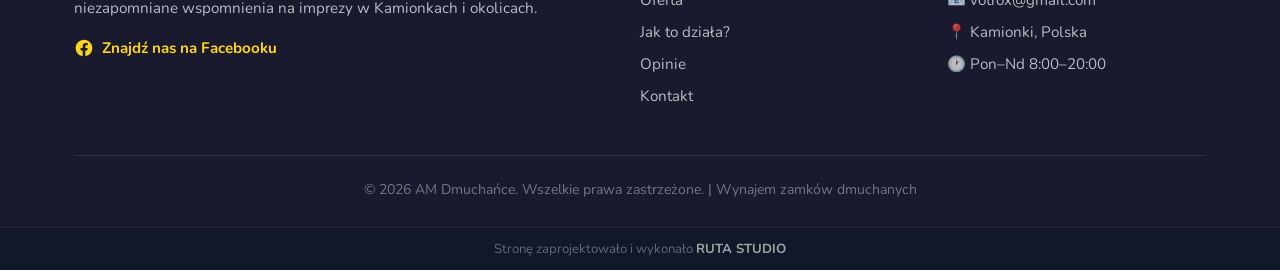
==== commit 884ef633: "Add files via upload" ====
--- a/oferta.html
+++ b/oferta.html
@@ -1,27 +1,39 @@
 <!DOCTYPE html>
 <html lang="pl">
-<head>
-  <meta charset="UTF-8" />
-  <meta name="viewport" content="width=device-width, initial-scale=1.0" />
-  <meta name="description" content="AM Dmuchańce – pełna oferta zamków dmuchanych. Zamki klasyczne, tematyczne i tory przeszkód. Wynajem z dostawą i montażem w cenie." />
-  <meta name="keywords" content="oferta dmuchańców, zamki dmuchane oferta, tor przeszkód dmuchany, dmuchańce dla dzieci, wynajem zamków dmuchanych Kamionki, AM Dmuchańce oferta" />
-  <meta name="robots" content="index, follow" />
-  <meta name="author" content="AM Dmuchańce" />
-  <meta property="og:type" content="website" />
-  <meta property="og:locale" content="pl_PL" />
-  <meta property="og:title" content="Oferta – AM Dmuchańce" />
-  <meta property="og:description" content="Sprawdź pełną ofertę 8 zamków dmuchanych: klasyczne, tematyczne i tory przeszkód. Dostawa i montaż w cenie." />
-  <meta property="og:image" content="logo.jpg" />
-  <meta property="og:site_name" content="AM Dmuchańce" />
-  <meta name="twitter:card" content="summary_large_image" />
-  <meta name="twitter:title" content="Oferta – AM Dmuchańce" />
-  <meta name="twitter:description" content="Wybierz idealny zamek dmuchany na urodziny, festyn lub event. Zobacz 8 modeli dostępnych od ręki." />
-  <meta name="twitter:image" content="logo.jpg" />
-  <link rel="canonical" href="/oferta.html" />
-  <title>Oferta – AM Dmuchańce</title>
-  <link rel="icon" type="image/x-icon" href="favicon.ico" />
-  <link rel="stylesheet" href="style.css" />
-</head>
+  <head>
+    <meta charset="UTF-8" />
+    <meta name="viewport" content="width=device-width, initial-scale=1.0" />
+    <meta name="description" content="Pełna oferta zamków dmuchanych AM Dmuchańce – 8 modeli: klasyczne, tematyczne i tory przeszkód. Wynajem i montaż w cenie." />
+    <meta name="keywords" content="oferta dmuchańców, zamki dmuchane oferta, tor przeszkód dmuchany, dmuchańce dla dzieci, wynajem zamków dmuchanych Kamionki, AM Dmuchańce oferta" />
+    <meta name="robots" content="index, follow" />
+    <meta name="author" content="AM Dmuchańce" />
+    <meta name="geo.region" content="PL-WP" />
+    <meta name="geo.placename" content="Kamionki" />
+    
+    <!-- Open Graph -->
+    <meta property="og:type" content="website" />
+    <meta property="og:locale" content="pl_PL" />
+    <meta property="og:url" content="https://TWOJA_DOMENA.pl/oferta.html" />
+    <meta property="og:title" content="Oferta – AM Dmuchańce" />
+    <meta property="og:description" content="Sprawdź pełną ofertę 8 zamków dmuchanych: klasyczne, tematyczne i tory przeszkód. Dostawa i montaż w cenie." />
+    <meta property="og:image" content="https://TWOJA_DOMENA.pl/logo.jpg" />
+    <meta property="og:image:width" content="1200" />
+    <meta property="og:image:height" content="630" />
+    <meta property="og:site_name" content="AM Dmuchańce" />
+    
+    <!-- Twitter -->
+    <meta name="twitter:card" content="summary_large_image" />
+    <meta name="twitter:title" content="Oferta – AM Dmuchańce" />
+    <meta name="twitter:description" content="8 zamków dmuchanych do wynajęcia w Kamionkach i okolicach." />
+    <meta name="twitter:image" content="https://TWOJA_DOMENA.pl/logo.jpg" />
+    
+    <!-- Canonical -->
+    <link rel="canonical" href="https://TWOJA_DOMENA.pl/oferta.html" />
+    
+    <title>Oferta – AM Dmuchańce | Wynajem Zamków Dmuchanych Kamionki</title>
+    <link rel="icon" type="image/ico" href="favicon.ico" />
+    <link rel="stylesheet" href="style.css" />
+  </head>
 <body>
 
 <!-- ===== HEADER ===== -->
@@ -63,7 +75,7 @@
   <div class="container contact-strip-inner">
     <div class="contact-item"><span class="icon">📞</span> +48 698 472 390</div>
     <div class="contact-item"><span class="icon">✅</span> Dostawa i montaż w cenie</div>
-    <div class="contact-item"><span class="icon">🧼</span> Sprzęt czyszczony po każdym wynajmie</div>
+    <div class="contact-item"><span class="icon">🧼</span> Sprzęt czyszczony po każdej imprezie</div>
   </div>
 </div>
 
@@ -104,6 +116,7 @@
               <li>Czas montażu: ~25 min</li>
             </ul>
           </div>
+         
           <div class="castle-price">
             <div>
               <div class="price-amount">Zapytaj</div>
@@ -134,6 +147,7 @@
               <li>Czas montażu: ~20 min</li>
             </ul>
           </div>
+          
           <div class="castle-price">
             <div>
               <div class="price-amount">Zapytaj</div>
@@ -148,7 +162,7 @@
       <div class="castle-card castle-card-full" data-category="tematyczne">
         <div class="castle-thumb t3" style="padding:0;">
           <img src="statekkosmiczny3.jpg" alt="Statek Kosmiczny – zamek dmuchany" style="width:100%;height:100%;object-fit:cover;" />
-          <span class="castle-badge" style="background:var(--pink);color:#fff;">🚀 Nowy</span>
+          <!-- <span class="castle-badge" style="background:var(--pink);color:#fff;">🚀 Nowy</span> -->
         </div>
         <div class="castle-info">
           <h3>Statek Kosmiczny</h3>
@@ -165,6 +179,7 @@
               <li>Czas montażu: ~25 min</li>
             </ul>
           </div>
+        
           <div class="castle-price">
             <div>
               <div class="price-amount">Zapytaj</div>
@@ -195,6 +210,7 @@
               <li>Czas montażu: ~20 min</li>
             </ul>
           </div>
+         
           <div class="castle-price">
             <div>
               <div class="price-amount">Zapytaj</div>
@@ -226,6 +242,7 @@
               <li>Czas montażu: ~40 min</li>
             </ul>
           </div>
+          
           <div class="castle-price">
             <div>
               <div class="price-amount">Zapytaj</div>
@@ -256,6 +273,7 @@
               <li>Czas montażu: ~30 min</li>
             </ul>
           </div>
+         
           <div class="castle-price">
             <div>
               <div class="price-amount">Zapytaj</div>
@@ -286,6 +304,7 @@
               <li>Czas montażu: ~35 min</li>
             </ul>
           </div>
+         
           <div class="castle-price">
             <div>
               <div class="price-amount">Zapytaj</div>
@@ -316,6 +335,7 @@
               <li>Czas montażu: ~25 min</li>
             </ul>
           </div>
+          
           <div class="castle-price">
             <div>
               <div class="price-amount">Zapytaj</div>
@@ -401,11 +421,10 @@
       </div>
     </div>
     <div class="footer-bottom">
-      © 2025 AM Dmuchańce. Wszelkie prawa zastrzeżone. | Wynajem zamków dmuchanych
+      © 2026 AM Dmuchańce. Wszelkie prawa zastrzeżone. | Wynajem zamków dmuchanych
     </div>
   </div>
 </footer>
-<!-- ===== MADE BY ===== -->
 <div style="background:#111827;padding:12px 0;text-align:center;border-top:1px solid rgba(255,255,255,.06);">
   <p style="font-size:.82rem;color:rgba(255,255,255,.35);font-family:'Nunito',sans-serif;">
     Stronę zaprojektowało i wykonało
--- a/style.css
+++ b/style.css
@@ -554,7 +554,7 @@
   position: relative;
   overflow: hidden;
 }
-.page-hero::after {
+/* .page-hero::after {
   content: '🎪';
   position: absolute;
   font-size: 14rem;
@@ -562,15 +562,20 @@
   right: 5%;
   top: 50%;
   transform: translateY(-50%);
-}
+} */
 .page-hero h1 { font-size: clamp(2.2rem, 5vw, 3.5rem); color: var(--dark); }
 .page-hero p { font-size: 1.1rem; color: #4A5878; max-width: 540px; margin: 16px auto 0; line-height: 1.7; }
 
-.filters {
+/*.filters {
   padding: 32px 0 16px;
   background: var(--white);
   border-bottom: 2px solid #eef2ff;
   position: sticky; top: 80px; z-index: 50;
+}*/
+.filters {
+  padding: 20px 0;
+  background: var(--white);
+  border-bottom: 2px solid #eef2ff;
 }
 .filters-inner {
   display: flex;
@@ -633,6 +638,28 @@
   color: #6B7A9A;
 }
 .details-expand ul li::before { content: '✓ '; color: var(--green); font-weight: 800; }
+
+.castle-dimensions {
+  padding: 0 24px;
+  margin-top: 12px;
+}
+.castle-dimensions input {
+  width: 100%;
+  padding: 14px 16px;
+  border-radius: 14px;
+  border: 2px solid #e0e8ff;
+  background: #f8faff;
+  color: var(--dark);
+  font-family: 'Nunito', sans-serif;
+  font-size: .95rem;
+  transition: border-color .2s, box-shadow .2s, background .2s;
+  outline: none;
+}
+.castle-dimensions input:focus {
+  border-color: var(--blue);
+  box-shadow: 0 0 0 4px rgba(30,143,225,.12);
+  background: #fff;
+}
 
 .offer-full { display: block !important; }
 
@@ -730,6 +757,12 @@
 
 /* ===== RESPONSIVE ===== */
 @media (max-width: 900px) {
+  .nav-actions .nav-cta { display: none !important; }
+  .nav-actions .btn-fb { display: none; }
+  nav { gap: 12px; }
+  .logo { font-size: 1.3rem; }
+  .logo-img { width: 36px; height: 36px; }
+  .nav-actions { margin-left: auto; }
   .hero-inner { grid-template-columns: 1fr; }
   .hero-visual { order: -1; }
   .castle-img-placeholder { max-width: 300px; margin: 0 auto; }
